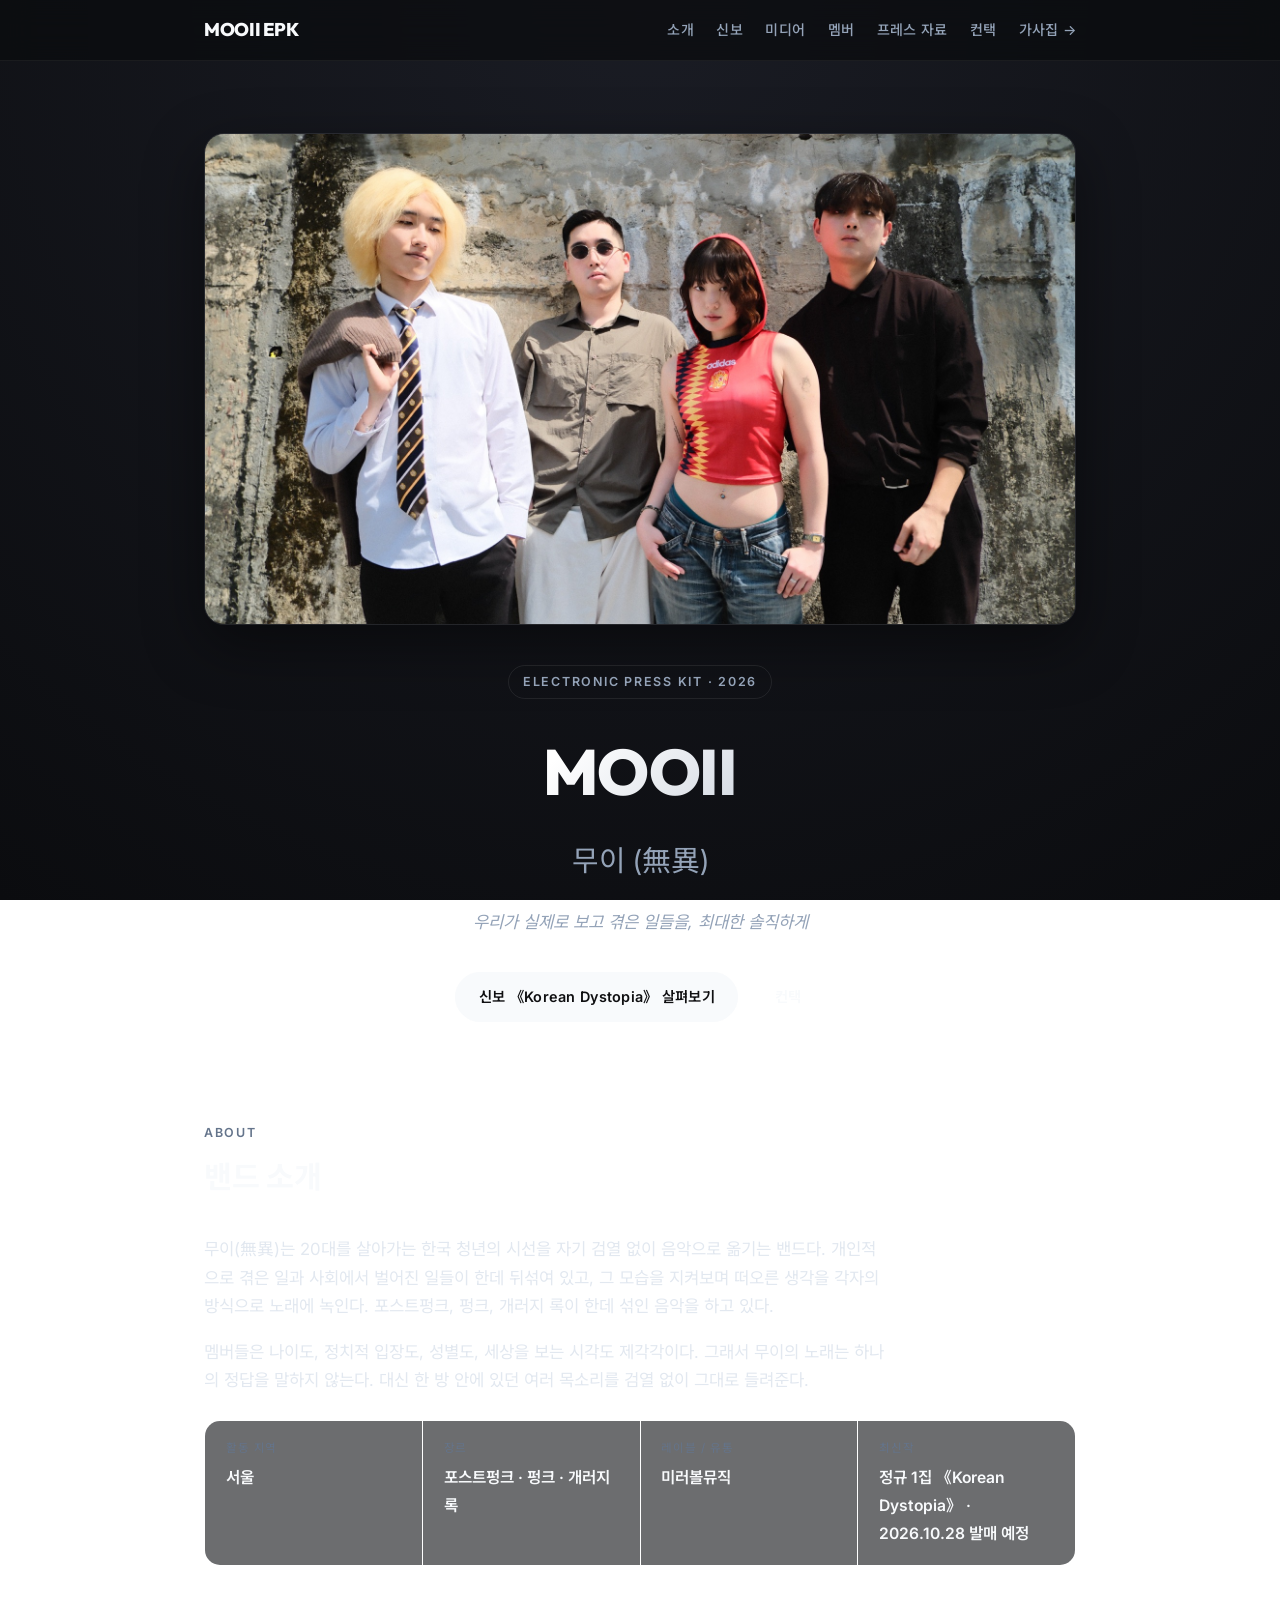
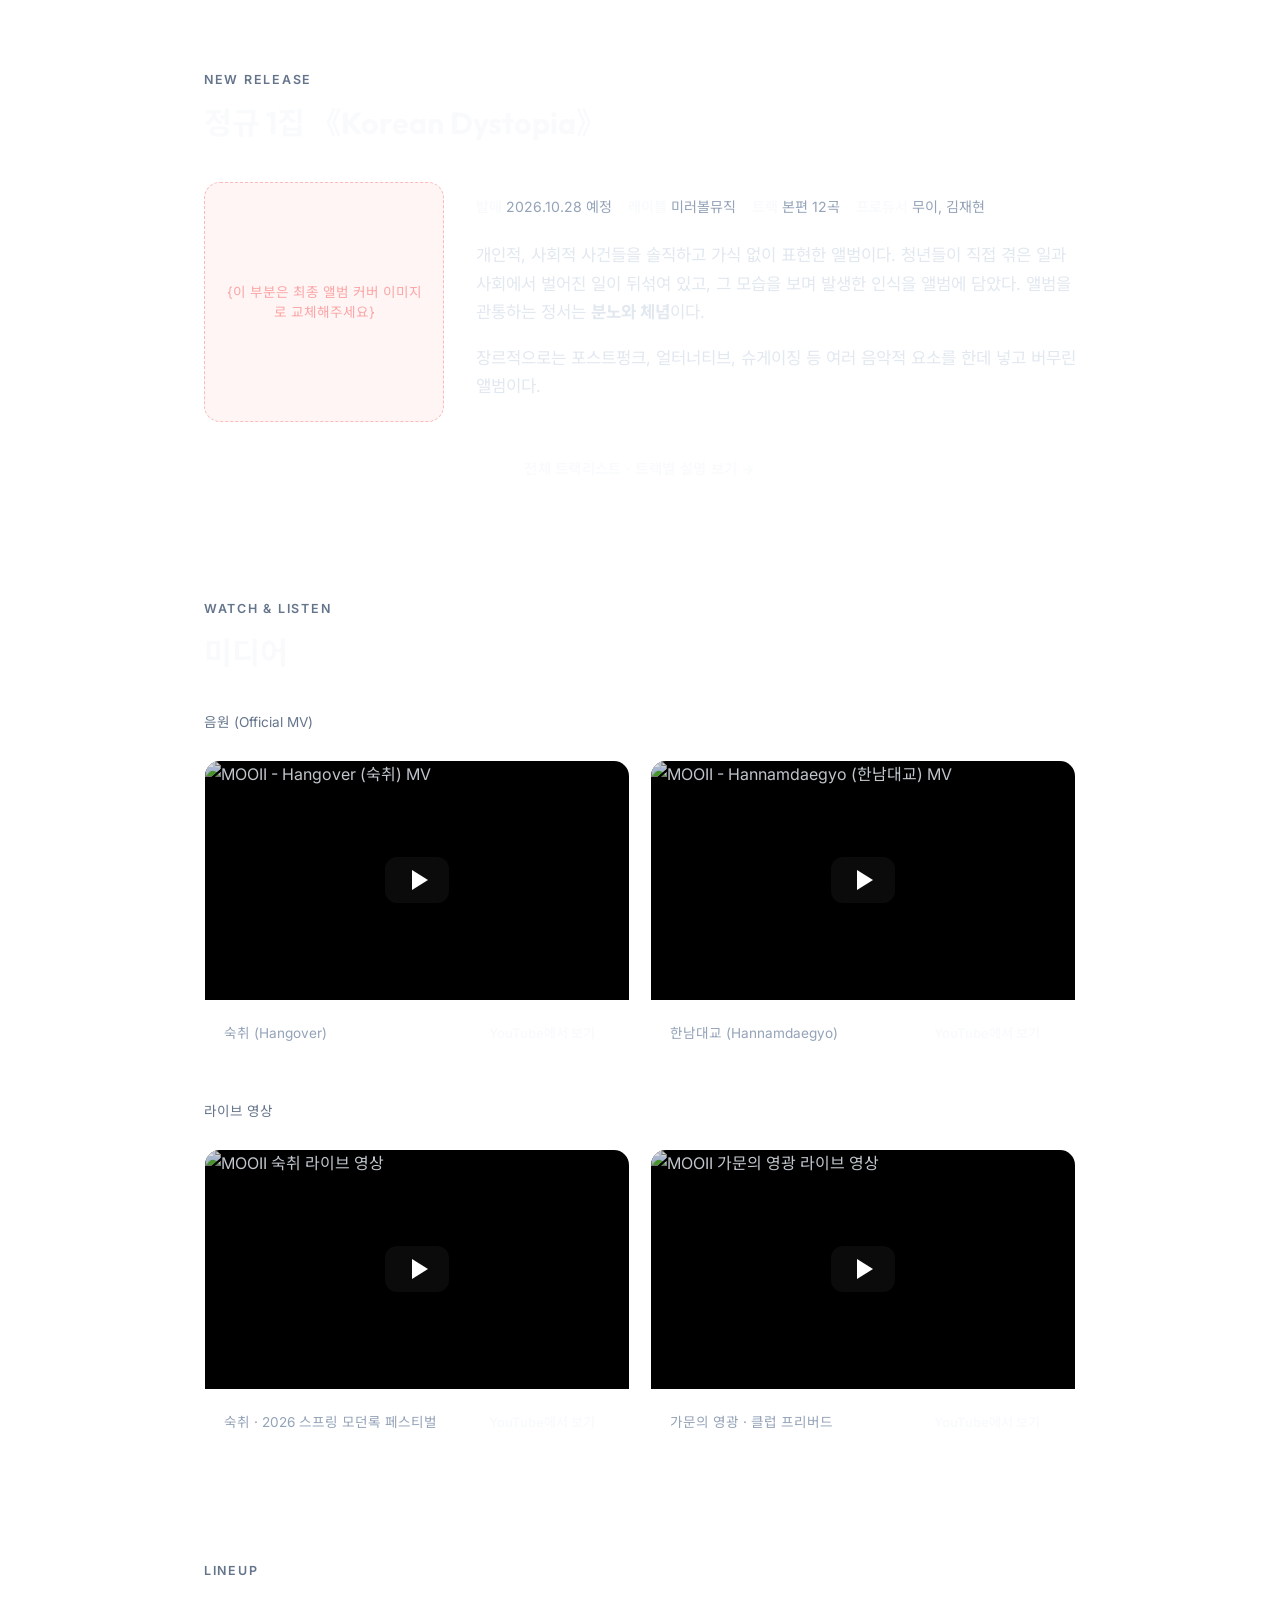
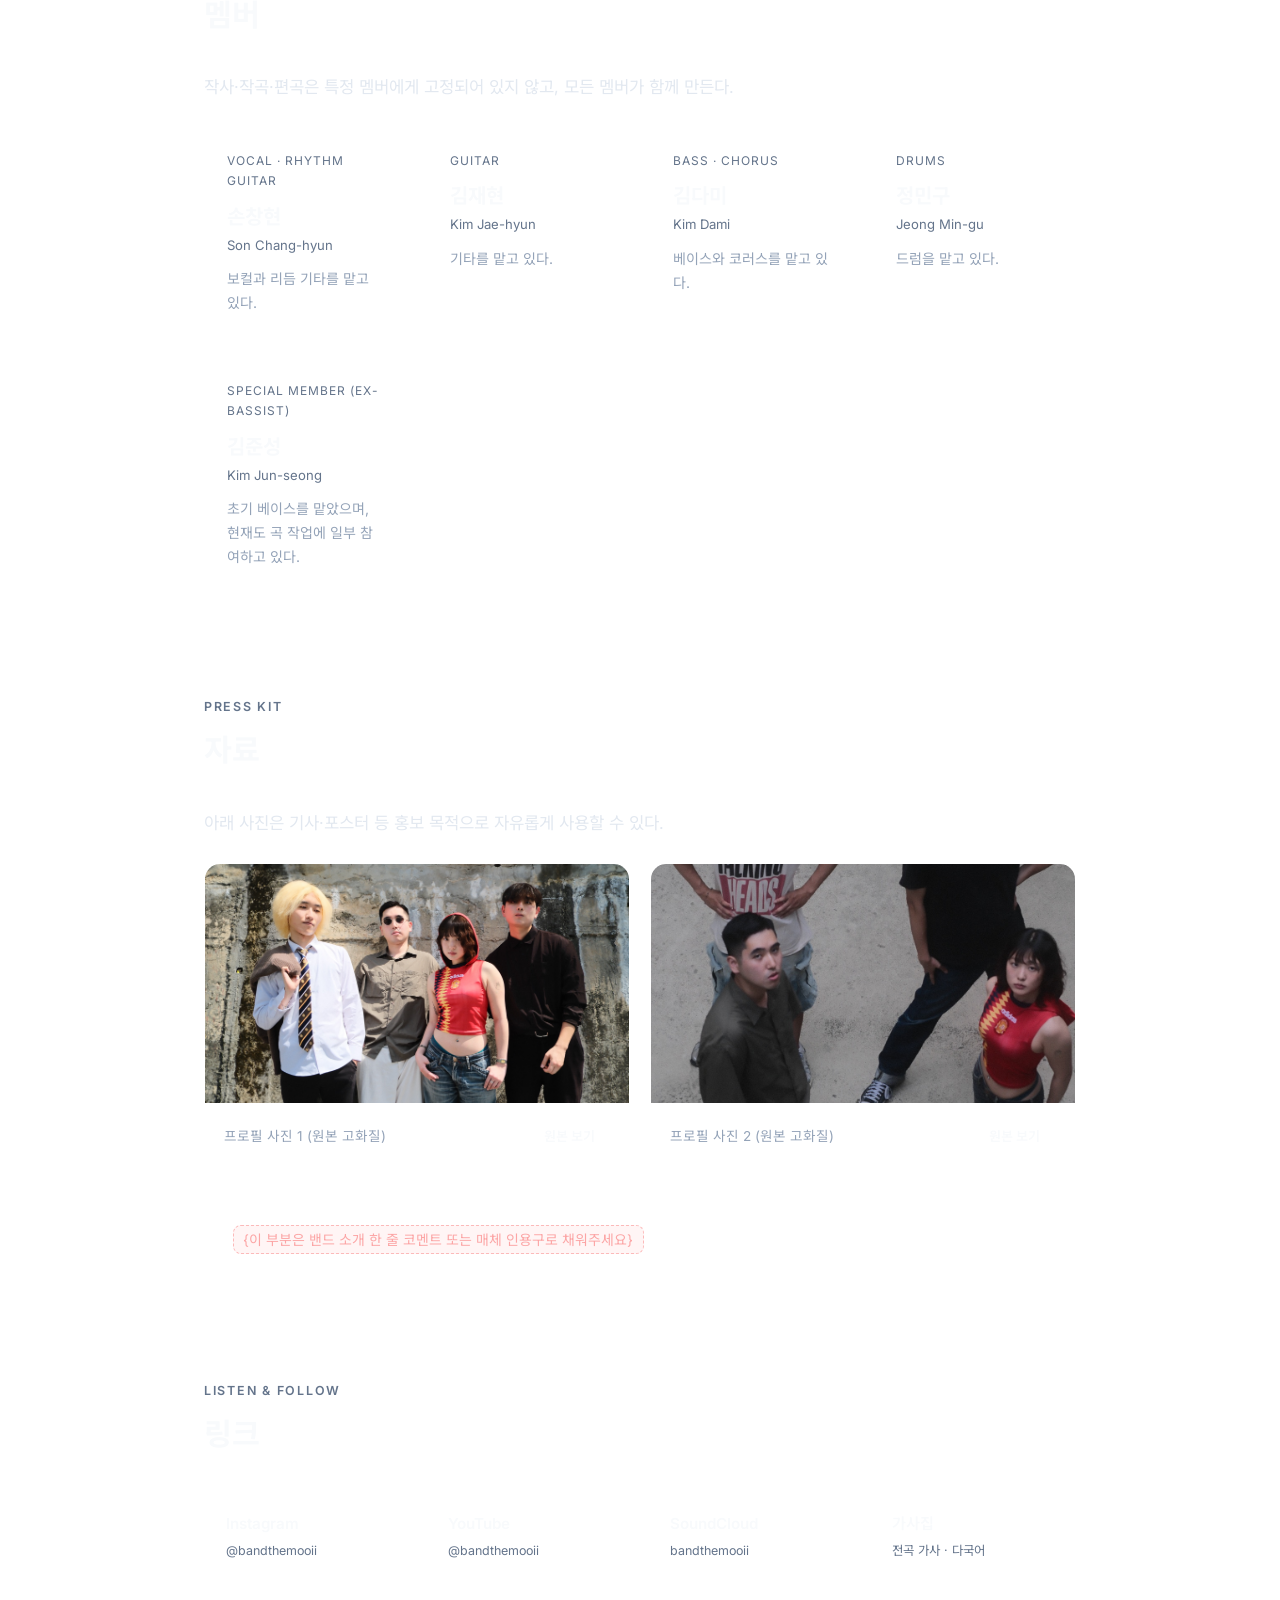
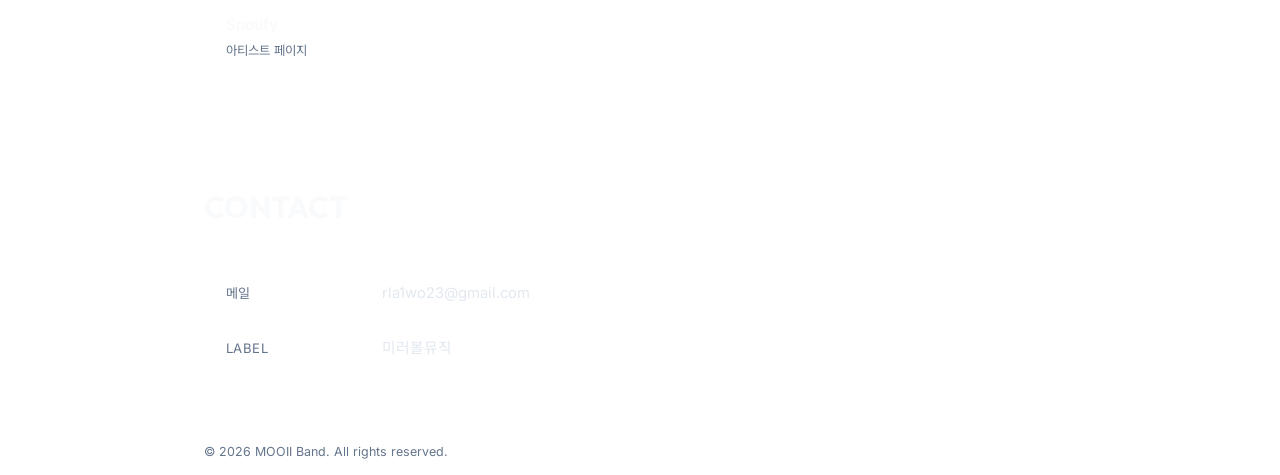
==== mooii_epk/index.html @ 7563bf66 "epk" ====
<!doctype html>
<html lang="ko">
  <head>
    <meta charset="UTF-8" />
    <meta name="viewport" content="width=device-width, initial-scale=1.0" />
    <title>MOOII — Electronic Press Kit</title>
    <meta
      name="description"
      content="무이(MOOII) 공식 EPK — 정규 1집 《Korean Dystopia》, 멤버 소개, 프레스 자료, 컨택 정보." />

    <!-- Open Graph -->
    <meta property="og:title" content="MOOII — Electronic Press Kit" />
    <meta
      property="og:description"
      content="20대 대한민국을 살아가는 시선을 담은 밴드 무이(MOOII)의 공식 EPK." />
    <meta property="og:image" content="../static/mooii_profile1_web.jpg" />
    <meta property="og:type" content="website" />

    <link rel="preconnect" href="https://fonts.googleapis.com" />
    <link rel="preconnect" href="https://fonts.gstatic.com" crossorigin />
    <link
      href="https://fonts.googleapis.com/css2?family=Inter:wght@300;400;500;600;700&family=Outfit:wght@400;500;700;800&family=Noto+Sans+KR:wght@300;400;500;700&display=swap"
      rel="stylesheet" />
    <link rel="stylesheet" href="style.css" />
  </head>
  <body>
    <nav class="epk-nav">
      <div class="epk-nav-inner">
        <a class="epk-nav-brand" href="#top">MOOII EPK</a>
        <div class="epk-nav-links">
          <a href="#about">소개</a>
          <a href="#album">신보</a>
          <a href="#media">미디어</a>
          <a href="#members">멤버</a>
          <a href="#press">프레스 자료</a>
          <a href="#contact">컨택</a>
          <a href="../index.html">가사집 →</a>
        </div>
      </div>
    </nav>

    <header class="hero" id="top">
      <div class="hero-media">
        <img
          src="../static/mooii_profile1_web.jpg"
          alt="무이(MOOII) 밴드 프로필 사진" />
      </div>
      <div class="hero-body wrap">
        <span class="eyebrow">Electronic Press Kit · 2026</span>
        <h1>MOOII</h1>
        <p class="han">무이 (無異)</p>
        <p class="tagline">우리가 실제로 보고 겪은 일들을, 최대한 솔직하게</p>
        <div class="cta-row">
          <a class="btn btn-primary" href="#album">신보 《Korean Dystopia》 살펴보기</a>
          <a class="btn btn-ghost" href="#contact">컨택</a>
        </div>
      </div>
    </header>

    <main class="wrap">
      <section id="about">
        <div class="section-head">
          <p class="section-kicker">About</p>
          <h2>밴드 소개</h2>
        </div>
        <p class="lead">
          무이(無異)는 20대를 살아가는 한국 청년의 시선을 자기 검열 없이
          음악으로 옮기는 밴드다. 개인적으로 겪은 일과 사회에서 벌어진
          일들이 한데 뒤섞여 있고, 그 모습을 지켜보며 떠오른 생각을 각자의
          방식으로 노래에 녹인다. 포스트펑크, 펑크, 개러지 록이 한데 섞인
          음악을 하고 있다.
        </p>
        <p class="lead">
          멤버들은 나이도, 정치적 입장도, 성별도, 세상을 보는 시각도
          제각각이다. 그래서 무이의 노래는 하나의 정답을 말하지 않는다.
          대신 한 방 안에 있던 여러 목소리를 검열 없이 그대로 들려준다.
        </p>

        <div class="fact-grid">
          <div class="fact-item">
            <span class="k">활동 지역</span>
            <span class="v">서울</span>
          </div>
          <div class="fact-item">
            <span class="k">장르</span>
            <span class="v">포스트펑크 · 펑크 · 개러지 록</span>
          </div>
          <div class="fact-item">
            <span class="k">레이블 / 유통</span>
            <span class="v">미러볼뮤직</span>
          </div>
          <div class="fact-item">
            <span class="k">최신작</span>
            <span class="v">정규 1집 《Korean Dystopia》 · 2026.10.28 발매 예정</span>
          </div>
        </div>
      </section>

      <section id="album">
        <div class="section-head">
          <p class="section-kicker">New Release</p>
          <h2>정규 1집 《Korean Dystopia》</h2>
        </div>

        <div class="album-block">
          <div class="cover-placeholder">
            {이 부분은 최종 앨범 커버 이미지로 교체해주세요}
          </div>
          <div>
            <div class="album-meta">
              <span><b>발매</b> 2026.10.28 예정</span>
              <span><b>레이블</b> 미러볼뮤직</span>
              <span><b>트랙</b> 본편 12곡</span>
              <span><b>프로듀서</b> 무이, 김재현</span>
            </div>
            <p class="lead">
              개인적, 사회적 사건들을 솔직하고 가식 없이 표현한 앨범이다.
              청년들이 직접 겪은 일과 사회에서 벌어진 일이 뒤섞여 있고, 그
              모습을 보며 발생한 인식을 앨범에 담았다. 앨범을 관통하는 정서는
              <b>분노와 체념</b>이다.
            </p>
            <p class="lead">
              장르적으로는 포스트펑크, 얼터너티브, 슈게이징 등 여러 음악적
              요소를 한데 넣고 버무린 앨범이다.
            </p>
          </div>
        </div>
        <div class="tracklist-cta">
          <a class="btn btn-ghost" href="tracklist.html">전체 트랙리스트 · 트랙별 설명 보기 →</a>
        </div>
      </section>

      <section id="media">
        <div class="section-head">
          <p class="section-kicker">Watch &amp; Listen</p>
          <h2>미디어</h2>
        </div>

        <p class="lead" style="font-size: 0.85rem; color: var(--ink-dimmer); margin-bottom: 0.6rem;">음원 (Official MV)</p>
        <div class="press-grid">
          <div class="press-card">
            <div class="yt-facade" data-video-id="mdSPCE2sCgY" data-title="MOOII - Hangover (숙취) MV">
              <img src="https://i.ytimg.com/vi/mdSPCE2sCgY/hqdefault.jpg" alt="MOOII - Hangover (숙취) MV" loading="lazy" />
              <button type="button" class="yt-play" aria-label="영상 재생"></button>
            </div>
            <div class="press-card-body">
              <span>숙취 (Hangover)</span>
              <a href="https://www.youtube.com/watch?v=mdSPCE2sCgY" target="_blank" rel="noopener">YouTube에서 보기</a>
            </div>
          </div>
          <div class="press-card">
            <div class="yt-facade" data-video-id="DY2bve8FdAU" data-title="MOOII - Hannamdaegyo (한남대교) MV">
              <img src="https://i.ytimg.com/vi/DY2bve8FdAU/hqdefault.jpg" alt="MOOII - Hannamdaegyo (한남대교) MV" loading="lazy" />
              <button type="button" class="yt-play" aria-label="영상 재생"></button>
            </div>
            <div class="press-card-body">
              <span>한남대교 (Hannamdaegyo)</span>
              <a href="https://www.youtube.com/watch?v=DY2bve8FdAU" target="_blank" rel="noopener">YouTube에서 보기</a>
            </div>
          </div>
        </div>

        <p class="lead" style="font-size: 0.85rem; color: var(--ink-dimmer); margin: 2rem 0 0.6rem;">라이브 영상</p>
        <div class="press-grid">
          <div class="press-card">
            <div class="yt-facade" data-video-id="KhiOZ_lKr-c" data-title="MOOII 숙취 라이브 영상">
              <img src="https://i.ytimg.com/vi/KhiOZ_lKr-c/hqdefault.jpg" alt="MOOII 숙취 라이브 영상" loading="lazy" />
              <button type="button" class="yt-play" aria-label="영상 재생"></button>
            </div>
            <div class="press-card-body">
              <span>숙취 · 2026 스프링 모던록 페스티벌</span>
              <a href="https://www.youtube.com/watch?v=KhiOZ_lKr-c" target="_blank" rel="noopener">YouTube에서 보기</a>
            </div>
          </div>
          <div class="press-card">
            <div class="yt-facade" data-video-id="r_bziqGU8eg" data-title="MOOII 가문의 영광 라이브 영상">
              <img src="https://i.ytimg.com/vi/r_bziqGU8eg/hqdefault.jpg" alt="MOOII 가문의 영광 라이브 영상" loading="lazy" />
              <button type="button" class="yt-play" aria-label="영상 재생"></button>
            </div>
            <div class="press-card-body">
              <span>가문의 영광 · 클럽 프리버드</span>
              <a href="https://www.youtube.com/watch?v=r_bziqGU8eg" target="_blank" rel="noopener">YouTube에서 보기</a>
            </div>
          </div>
        </div>
      </section>

      <section id="members">
        <div class="section-head">
          <p class="section-kicker">Lineup</p>
          <h2>멤버</h2>
        </div>
        <p class="lead">작사·작곡·편곡은 특정 멤버에게 고정되어 있지 않고, 모든 멤버가 함께 만든다.</p>
        <div class="member-grid">
          <div class="member-card">
            <p class="role">Vocal · Rhythm Guitar</p>
            <p class="name-ko">손창현</p>
            <p class="name-en">Son Chang-hyun</p>
            <p>보컬과 리듬 기타를 맡고 있다.</p>
          </div>
          <div class="member-card">
            <p class="role">Guitar</p>
            <p class="name-ko">김재현</p>
            <p class="name-en">Kim Jae-hyun</p>
            <p>기타를 맡고 있다.</p>
          </div>
          <div class="member-card">
            <p class="role">Bass · Chorus</p>
            <p class="name-ko">김다미</p>
            <p class="name-en">Kim Dami</p>
            <p>베이스와 코러스를 맡고 있다.</p>
          </div>
          <div class="member-card">
            <p class="role">Drums</p>
            <p class="name-ko">정민구</p>
            <p class="name-en">Jeong Min-gu</p>
            <p>드럼을 맡고 있다.</p>
          </div>
          <div class="member-card">
            <p class="role">Special Member (Ex-Bassist)</p>
            <p class="name-ko">김준성</p>
            <p class="name-en">Kim Jun-seong</p>
            <p>초기 베이스를 맡았으며, 현재도 곡 작업에 일부 참여하고 있다.</p>
          </div>
        </div>
      </section>

      <section id="press">
        <div class="section-head">
          <p class="section-kicker">Press Kit</p>
          <h2>자료</h2>
        </div>
        <p class="lead">아래 사진은 기사·포스터 등 홍보 목적으로 자유롭게 사용할 수 있다.</p>
        <div class="press-grid">
          <div class="press-card">
            <img src="../static/mooii_profile1_web.jpg" alt="무이 프로필 사진 1" />
            <div class="press-card-body">
              <span>프로필 사진 1 (원본 고화질)</span>
              <a href="../static/mooii_profile1.JPG" target="_blank" rel="noopener">원본 보기</a>
            </div>
          </div>
          <div class="press-card">
            <img src="../static/mooii_profile2_web.jpg" alt="무이 프로필 사진 2" />
            <div class="press-card-body">
              <span>프로필 사진 2 (원본 고화질)</span>
              <a href="../static/mooii_profile2.JPG" target="_blank" rel="noopener">원본 보기</a>
            </div>
          </div>
        </div>
        <div class="quote-box">
          <span class="fillin">{이 부분은 밴드 소개 한 줄 코멘트 또는 매체 인용구로 채워주세요}</span>
        </div>
      </section>

      <section id="links">
        <div class="section-head">
          <p class="section-kicker">Listen &amp; Follow</p>
          <h2>링크</h2>
        </div>
        <div class="link-grid">
          <a class="link-card" href="https://www.instagram.com/bandthemooii/" target="_blank" rel="noopener">
            <span>
              <span class="label">Instagram</span>
              <span class="sub">@bandthemooii</span>
            </span>
          </a>
          <a class="link-card" href="https://www.youtube.com/@bandthemooii" target="_blank" rel="noopener">
            <span>
              <span class="label">YouTube</span>
              <span class="sub">@bandthemooii</span>
            </span>
          </a>
          <a class="link-card" href="https://soundcloud.com/bandthemooii" target="_blank" rel="noopener">
            <span>
              <span class="label">SoundCloud</span>
              <span class="sub">bandthemooii</span>
            </span>
          </a>
          <a class="link-card" href="../index.html">
            <span>
              <span class="label">가사집</span>
              <span class="sub">전곡 가사 · 다국어</span>
            </span>
          </a>
          <a class="link-card" href="https://open.spotify.com/artist/7vKfQwSMeLaGUwXzasgpwv" target="_blank" rel="noopener">
            <span>
              <span class="label">Spotify</span>
              <span class="sub">아티스트 페이지</span>
            </span>
          </a>
        </div>
      </section>

      <section id="contact">
        <div class="section-head">
          <h2>CONTACT</h2>
        </div>
        <div class="contact-table">
          <div class="contact-row">
            <span class="k">메일</span>
            <span>rla1wo23@gmail.com</span>
          </div>
          <div class="contact-row">
            <span class="k">Label</span>
            <span>미러볼뮤직</span>
          </div>
        </div>
      </section>
    </main>

    <footer class="wrap">
      <p class="footer-copy">© 2026 MOOII Band. All rights reserved.</p>
    </footer>

    <script>
      document.querySelectorAll(".yt-facade").forEach(function (facade) {
        facade.addEventListener(
          "click",
          function () {
            var id = facade.dataset.videoId;
            var title = facade.dataset.title || "YouTube video";
            var iframe = document.createElement("iframe");
            iframe.src = "https://www.youtube-nocookie.com/embed/" + id + "?autoplay=1&rel=0";
            iframe.title = title;
            iframe.allow =
              "accelerometer; autoplay; clipboard-write; encrypted-media; gyroscope; picture-in-picture; web-share";
            iframe.allowFullscreen = true;
            iframe.loading = "lazy";
            facade.replaceWith(iframe);
          },
          { once: true }
        );
      });
    </script>
  </body>
</html>
---- mooii_epk/style.css ----
/* MOOII EPK — Design tokens (shares palette with the main lyrics site) */
* {
  box-sizing: border-box;
}

:root {
  --bg-0: #0b0c0f;
  --bg-1: #1a1c24;
  --ink: #e2e8f0;
  --ink-bright: #f8fafc;
  --ink-dim: #94a3b8;
  --ink-dimmer: #64748b;
  --line: rgba(255, 255, 255, 0.08);
  --line-soft: rgba(255, 255, 255, 0.06);
  --glass: rgba(255, 255, 255, 0.03);
  --glass-hover: rgba(255, 255, 255, 0.05);
  --accent: #f8fafc;
  --placeholder-border: rgba(248, 113, 113, 0.45);
  --placeholder-bg: rgba(248, 113, 113, 0.07);
  --placeholder-ink: #fca5a5;
}

html {
  scroll-behavior: smooth;
}

body {
  font-family:
    "Inter",
    "Noto Sans KR",
    -apple-system,
    BlinkMacSystemFont,
    Arial,
    sans-serif;
  background: radial-gradient(circle at top, var(--bg-1) 0%, var(--bg-0) 100%);
  background-attachment: fixed;
  margin: 0;
  color: var(--ink);
  line-height: 1.7;
  -webkit-font-smoothing: antialiased;
}

a {
  color: inherit;
}

.wrap {
  max-width: 920px;
  margin: 0 auto;
  padding: 0 1.5rem;
}

/* ---------- Fill-me-in placeholder ---------- */
.fillin {
  display: inline-block;
  border: 1px dashed var(--placeholder-border);
  background: var(--placeholder-bg);
  color: var(--placeholder-ink);
  border-radius: 8px;
  padding: 0.1rem 0.6rem;
  font-size: 0.92em;
  font-style: normal;
}

/* ---------- Top nav ---------- */
.epk-nav {
  position: sticky;
  top: 0;
  z-index: 50;
  backdrop-filter: blur(14px);
  -webkit-backdrop-filter: blur(14px);
  background: rgba(11, 12, 15, 0.72);
  border-bottom: 1px solid var(--line-soft);
}

.epk-nav-inner {
  max-width: 920px;
  margin: 0 auto;
  padding: 0.9rem 1.5rem;
  display: flex;
  align-items: center;
  justify-content: space-between;
  gap: 1rem;
}

.epk-nav-brand {
  font-family: "Outfit", sans-serif;
  font-weight: 800;
  letter-spacing: -0.02em;
  font-size: 1.15rem;
  text-decoration: none;
  color: var(--ink-bright);
}

.epk-nav-links {
  display: flex;
  gap: 1.4rem;
  flex-wrap: wrap;
}

.epk-nav-links a {
  font-size: 0.88rem;
  color: var(--ink-dim);
  text-decoration: none;
  font-weight: 500;
  letter-spacing: 0.02em;
  transition: color 0.2s ease;
}

.epk-nav-links a:hover {
  color: var(--ink-bright);
}

/* ---------- Hero ---------- */
.hero {
  position: relative;
  padding: 4.5rem 0 3rem;
  overflow: hidden;
}

.hero-media {
  max-width: 920px;
  margin: 0 auto 2.5rem;
  padding: 0 1.5rem;
}

.hero-media img {
  width: 100%;
  display: block;
  border-radius: 20px;
  object-fit: cover;
  max-height: 520px;
  box-shadow: 0 20px 60px rgba(0, 0, 0, 0.45);
  border: 1px solid var(--line);
}

.hero-body {
  text-align: center;
}

.eyebrow {
  display: inline-block;
  font-size: 0.78rem;
  font-weight: 600;
  letter-spacing: 0.14em;
  text-transform: uppercase;
  color: var(--ink-dim);
  border: 1px solid var(--line);
  border-radius: 999px;
  padding: 0.35rem 0.9rem;
  margin-bottom: 1.2rem;
}

.hero h1 {
  font-family: "Outfit", "Noto Sans KR", sans-serif;
  font-size: clamp(2.6rem, 6vw, 4rem);
  font-weight: 800;
  letter-spacing: -0.02em;
  margin: 0 0 0.6rem;
  background: linear-gradient(135deg, #ffffff 40%, #94a3b8 100%);
  -webkit-background-clip: text;
  -webkit-text-fill-color: transparent;
}

.hero .han {
  font-size: clamp(1.4rem, 3vw, 1.8rem);
  color: var(--ink-dim);
  font-weight: 400;
  margin: 0 0 1.4rem;
}

.hero .tagline {
  max-width: 560px;
  margin: 0 auto 2.2rem;
  font-size: 1.05rem;
  color: var(--ink-dim);
  font-style: italic;
}

.cta-row {
  display: flex;
  gap: 0.8rem;
  justify-content: center;
  flex-wrap: wrap;
}

.btn {
  display: inline-flex;
  align-items: center;
  gap: 0.5rem;
  padding: 0.75rem 1.4rem;
  border-radius: 999px;
  font-size: 0.9rem;
  font-weight: 600;
  text-decoration: none;
  letter-spacing: 0.02em;
  transition: transform 0.2s ease, background-color 0.2s ease, color 0.2s ease, border-color 0.2s ease;
  border: 1px solid var(--line);
}

.btn-primary {
  background: var(--ink-bright);
  color: #0f0f11;
  border-color: var(--ink-bright);
}

.btn-primary:hover {
  transform: translateY(-1px);
  background: #ffffff;
}

.btn-ghost {
  background: rgba(255, 255, 255, 0.05);
  color: var(--ink-bright);
}

.btn-ghost:hover {
  background: rgba(255, 255, 255, 0.1);
  transform: translateY(-1px);
}

/* ---------- Section shell ---------- */
section {
  padding: 3.2rem 0;
  border-top: 1px solid var(--line-soft);
}

.section-head {
  margin-bottom: 2rem;
}

.section-kicker {
  font-size: 0.78rem;
  font-weight: 600;
  letter-spacing: 0.14em;
  text-transform: uppercase;
  color: var(--ink-dimmer);
  margin: 0 0 0.5rem;
}

.section-head h2 {
  font-family: "Outfit", "Noto Sans KR", sans-serif;
  font-size: 1.9rem;
  font-weight: 700;
  margin: 0;
  color: var(--ink-bright);
}

.lead {
  font-size: 1.05rem;
  color: var(--ink);
  max-width: 680px;
}

.lead + .lead {
  margin-top: 1rem;
}

/* ---------- Fact sheet ---------- */
.fact-grid {
  display: grid;
  grid-template-columns: repeat(auto-fit, minmax(180px, 1fr));
  gap: 1px;
  background: var(--line-soft);
  border: 1px solid var(--line-soft);
  border-radius: 16px;
  overflow: hidden;
  margin-top: 1.6rem;
}

.fact-item {
  background: rgba(11, 12, 15, 0.6);
  padding: 1.1rem 1.3rem;
}

.fact-item .k {
  display: block;
  font-size: 0.72rem;
  letter-spacing: 0.08em;
  text-transform: uppercase;
  color: var(--ink-dimmer);
  margin-bottom: 0.35rem;
}

.fact-item .v {
  font-size: 0.98rem;
  font-weight: 600;
  color: var(--ink-bright);
}

/* ---------- Album block ---------- */
.album-block {
  display: grid;
  grid-template-columns: 240px 1fr;
  gap: 2rem;
  align-items: start;
}

@media (max-width: 680px) {
  .album-block {
    grid-template-columns: 1fr;
  }
}

.cover-placeholder {
  aspect-ratio: 1 / 1;
  border-radius: 16px;
  border: 1px dashed var(--placeholder-border);
  background: var(--placeholder-bg);
  display: flex;
  align-items: center;
  justify-content: center;
  text-align: center;
  padding: 1.2rem;
  color: var(--placeholder-ink);
  font-size: 0.85rem;
  line-height: 1.5;
}

.album-meta {
  display: flex;
  flex-wrap: wrap;
  gap: 0.5rem 1rem;
  margin: 0.8rem 0 1.4rem;
  font-size: 0.88rem;
  color: var(--ink-dim);
}

.album-meta b {
  color: var(--ink-bright);
  font-weight: 600;
}

.ref-list {
  margin: 1.4rem 0 0;
  padding: 0;
  list-style: none;
  font-size: 0.92rem;
  color: var(--ink-dim);
}

.ref-list li {
  padding: 0.35rem 0;
  border-bottom: 1px dashed var(--line-soft);
}

.ref-list li:last-child {
  border-bottom: none;
}

/* ---------- Tracklist (accordion) ---------- */
.tracklist {
  margin-top: 2rem;
  border: 1px solid var(--line-soft);
  border-radius: 16px;
  overflow: hidden;
  background: var(--glass);
}

.track-item {
  border-bottom: 1px solid var(--line-soft);
}

.track-item:last-child {
  border-bottom: none;
}

.track-row {
  display: grid;
  grid-template-columns: 2.4rem 1fr auto 1.2rem;
  gap: 1rem;
  align-items: center;
  padding: 0.85rem 1.3rem;
  cursor: pointer;
  list-style: none;
}

.track-row::-webkit-details-marker {
  display: none;
}

.track-row .chev {
  color: var(--ink-dimmer);
  font-size: 0.85rem;
  transition: transform 0.2s ease, color 0.2s ease;
  justify-self: end;
}

.track-item[open] .chev {
  transform: rotate(90deg);
  color: var(--ink-dim);
}

.track-item:hover .track-row {
  background: var(--glass-hover);
}

.track-detail {
  padding: 0 1.3rem 1.1rem calc(2.4rem + 1.3rem);
  font-size: 0.9rem;
  color: var(--ink-dim);
  line-height: 1.7;
}

.track-detail p {
  margin: 0;
}

.track-detail p + p {
  margin-top: 0.5rem;
}

.track-detail .label {
  color: var(--ink-bright);
  font-weight: 600;
}

.track-row .no,
.track-mini .no {
  color: var(--ink-dimmer);
  font-variant-numeric: tabular-nums;
  font-size: 0.9rem;
}

.track-row .title,
.track-mini .title {
  font-weight: 600;
  color: var(--ink-bright);
  font-size: 0.98rem;
}

.track-row .focus,
.track-mini .focus {
  display: block;
  font-weight: 400;
  color: var(--ink-dim);
  font-size: 0.85rem;
  margin-top: 0.15rem;
}

.track-row .tag,
.track-mini .tag {
  font-size: 0.72rem;
  color: var(--ink-dimmer);
  border: 1px solid var(--line);
  border-radius: 999px;
  padding: 0.2rem 0.7rem;
  white-space: nowrap;
}

.track-row .tag:empty,
.track-mini .tag:empty {
  visibility: hidden;
  border: none;
  padding: 0;
}

.bside-note {
  margin-top: 1rem;
  font-size: 0.88rem;
  color: var(--ink-dimmer);
}

/* ---------- Tracklist (compact, non-expanding — used on the main EPK page) ---------- */
.track-mini {
  display: grid;
  grid-template-columns: 2.4rem 1fr auto;
  gap: 1rem;
  align-items: center;
  padding: 0.75rem 1.3rem;
  border-bottom: 1px solid var(--line-soft);
}

.track-mini:last-child {
  border-bottom: none;
}

.tracklist-cta {
  display: flex;
  justify-content: center;
  margin-top: 1.4rem;
}

/* ---------- Members ---------- */
.member-grid {
  display: grid;
  grid-template-columns: repeat(auto-fit, minmax(200px, 1fr));
  gap: 1.2rem;
  margin-top: 1.6rem;
}

.member-card {
  background: var(--glass);
  border: 1px solid var(--line-soft);
  border-radius: 16px;
  padding: 1.4rem;
  transition: transform 0.25s ease, border-color 0.25s ease, background-color 0.25s ease;
}

.member-card:hover {
  transform: translateY(-3px);
  background: var(--glass-hover);
  border-color: var(--line);
}

.member-card .role {
  font-size: 0.75rem;
  letter-spacing: 0.08em;
  text-transform: uppercase;
  color: var(--ink-dimmer);
  margin-bottom: 0.5rem;
}

.member-card .name-ko {
  font-family: "Outfit", "Noto Sans KR", sans-serif;
  font-size: 1.25rem;
  font-weight: 700;
  color: var(--ink-bright);
}

.member-card .name-en {
  font-size: 0.82rem;
  color: var(--ink-dimmer);
  margin-bottom: 0.7rem;
}

.member-card p {
  font-size: 0.88rem;
  color: var(--ink-dim);
  margin: 0;
}

/* ---------- Press assets ---------- */
.press-grid {
  display: grid;
  grid-template-columns: repeat(auto-fit, minmax(240px, 1fr));
  gap: 1.2rem;
  margin-top: 1.6rem;
}

.press-card {
  border: 1px solid var(--line-soft);
  border-radius: 16px;
  overflow: hidden;
  background: var(--glass);
}

.press-card img {
  width: 100%;
  display: block;
  aspect-ratio: 16 / 9;
  object-fit: cover;
}

.press-card iframe {
  width: 100%;
  aspect-ratio: 16 / 9;
  display: block;
  border: 0;
}

.yt-facade {
  position: relative;
  aspect-ratio: 16 / 9;
  cursor: pointer;
  background: #000;
}

.yt-facade img {
  width: 100%;
  height: 100%;
  display: block;
  object-fit: cover;
  opacity: 0.85;
  transition: opacity 0.2s ease;
}

.yt-facade:hover img {
  opacity: 1;
}

.yt-play {
  position: absolute;
  top: 50%;
  left: 50%;
  transform: translate(-50%, -50%);
  width: 64px;
  height: 46px;
  border: none;
  border-radius: 12px;
  background: rgba(15, 15, 17, 0.75);
  cursor: pointer;
  transition: background-color 0.2s ease, transform 0.2s ease;
}

.yt-play::after {
  content: "";
  position: absolute;
  top: 50%;
  left: 54%;
  transform: translate(-50%, -50%);
  border-style: solid;
  border-width: 10px 0 10px 16px;
  border-color: transparent transparent transparent #ffffff;
}

.yt-facade:hover .yt-play {
  background: #ff0000;
  transform: translate(-50%, -50%) scale(1.08);
}

.press-card-body {
  padding: 1rem 1.2rem;
  display: flex;
  align-items: center;
  justify-content: space-between;
  gap: 0.8rem;
}

.press-card-body span {
  font-size: 0.85rem;
  color: var(--ink-dim);
}

.press-card-body a {
  font-size: 0.82rem;
  font-weight: 600;
  color: var(--ink-bright);
  text-decoration: none;
  border: 1px solid var(--line);
  border-radius: 999px;
  padding: 0.35rem 0.9rem;
  white-space: nowrap;
}

.press-card-body a:hover {
  background: rgba(255, 255, 255, 0.08);
}

.quote-box {
  margin-top: 2rem;
  padding: 1.4rem 1.6rem;
  border-left: 3px solid var(--line);
  background: var(--glass);
  border-radius: 0 12px 12px 0;
  font-size: 0.95rem;
  color: var(--ink-dim);
}

.quote-box b {
  color: var(--ink-bright);
}

/* ---------- Links / contact ---------- */
.link-grid {
  display: grid;
  grid-template-columns: repeat(auto-fit, minmax(180px, 1fr));
  gap: 1rem;
  margin-top: 1.6rem;
}

.link-card {
  display: flex;
  align-items: center;
  justify-content: space-between;
  padding: 1rem 1.3rem;
  border: 1px solid var(--line-soft);
  border-radius: 14px;
  background: var(--glass);
  text-decoration: none;
  transition: transform 0.2s ease, border-color 0.2s ease;
}

.link-card:hover {
  transform: translateY(-2px);
  border-color: var(--line);
}

.link-card .label {
  font-weight: 600;
  color: var(--ink-bright);
  font-size: 0.95rem;
}

.link-card .sub {
  display: block;
  font-size: 0.78rem;
  color: var(--ink-dimmer);
  margin-top: 0.15rem;
}

.contact-table {
  margin-top: 1.6rem;
  border: 1px solid var(--line-soft);
  border-radius: 16px;
  overflow: hidden;
}

.contact-row {
  display: grid;
  grid-template-columns: 140px 1fr;
  gap: 1rem;
  padding: 0.9rem 1.3rem;
  border-bottom: 1px solid var(--line-soft);
  font-size: 0.92rem;
  align-items: center;
}

.contact-row:last-child {
  border-bottom: none;
}

.contact-row .k {
  color: var(--ink-dimmer);
  font-size: 0.82rem;
  letter-spacing: 0.04em;
  text-transform: uppercase;
}

/* ---------- Footer ---------- */
footer {
  padding: 3rem 0 4rem;
  border-top: 1px solid var(--line-soft);
}

.footer-note {
  font-size: 0.82rem;
  color: var(--ink-dimmer);
  max-width: 680px;
  margin: 0 0 1.2rem;
}

.footer-copy {
  font-size: 0.78rem;
  color: var(--ink-dimmer);
}
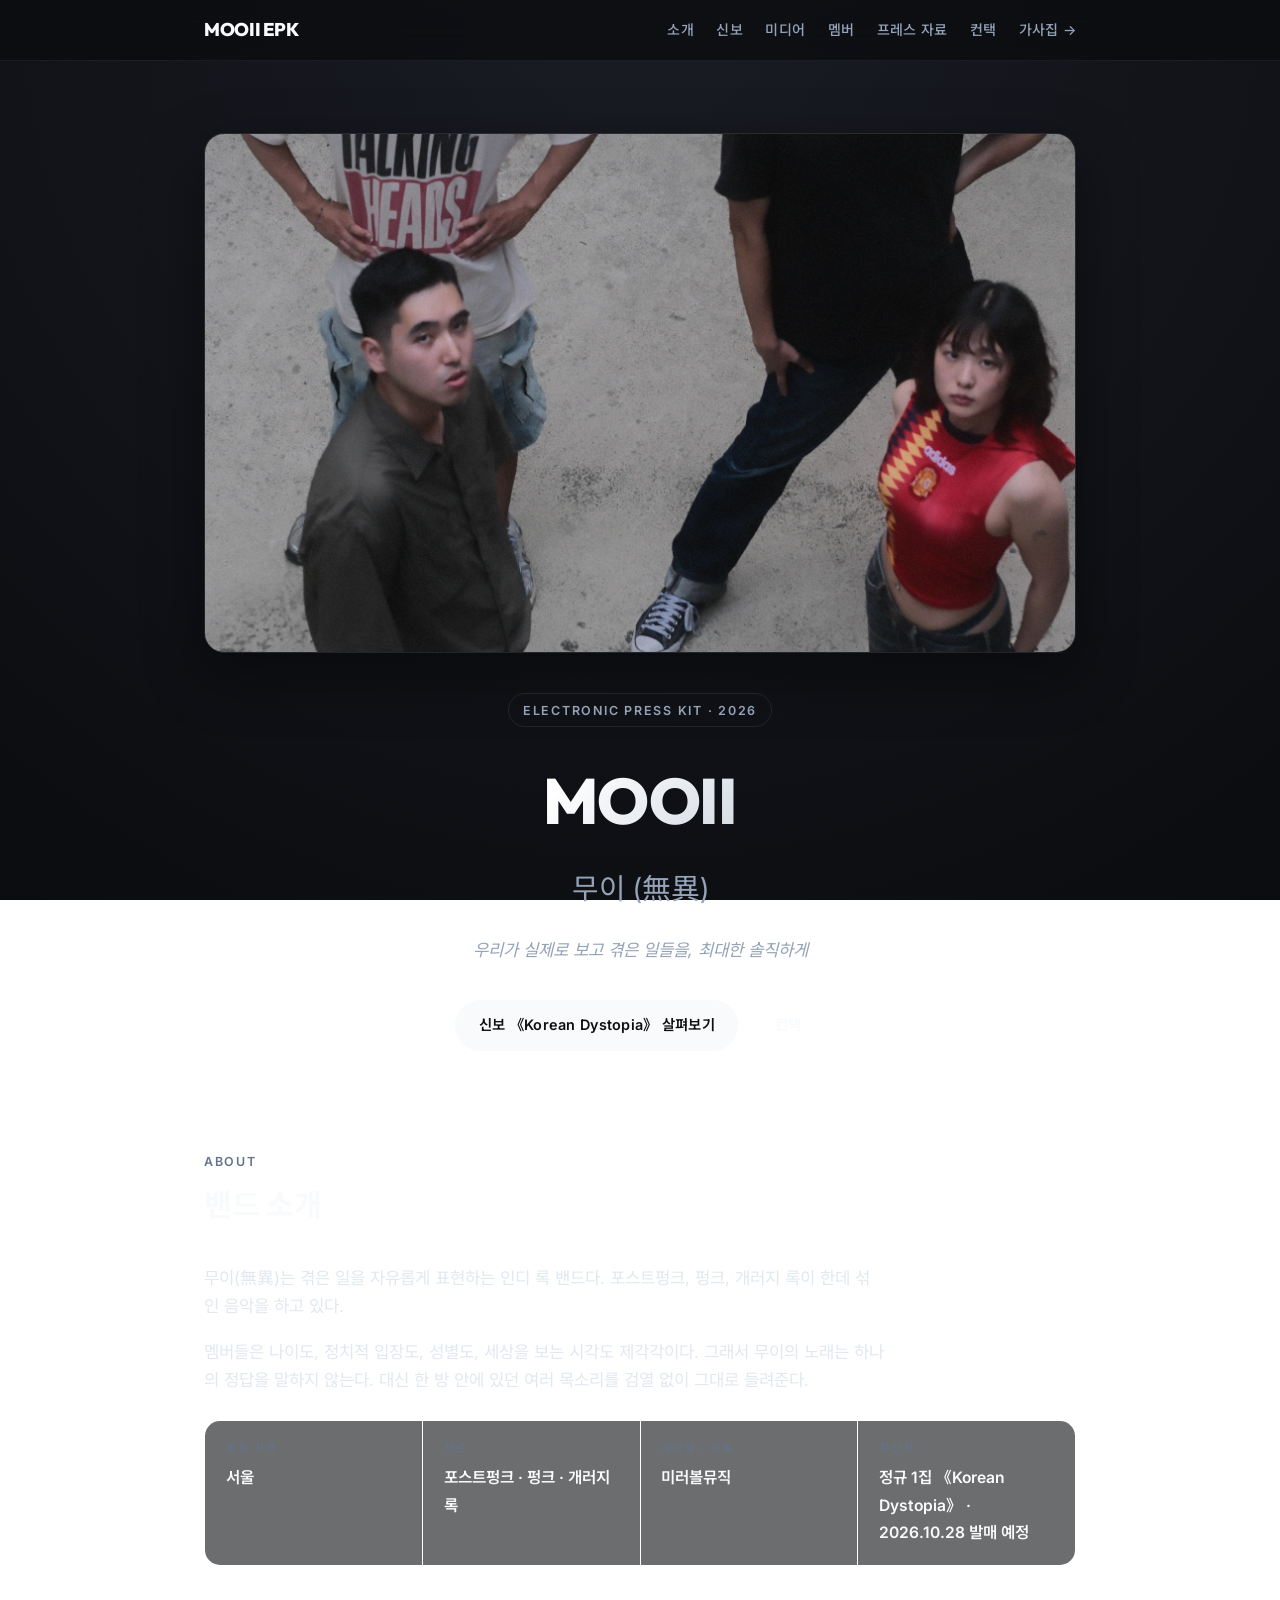
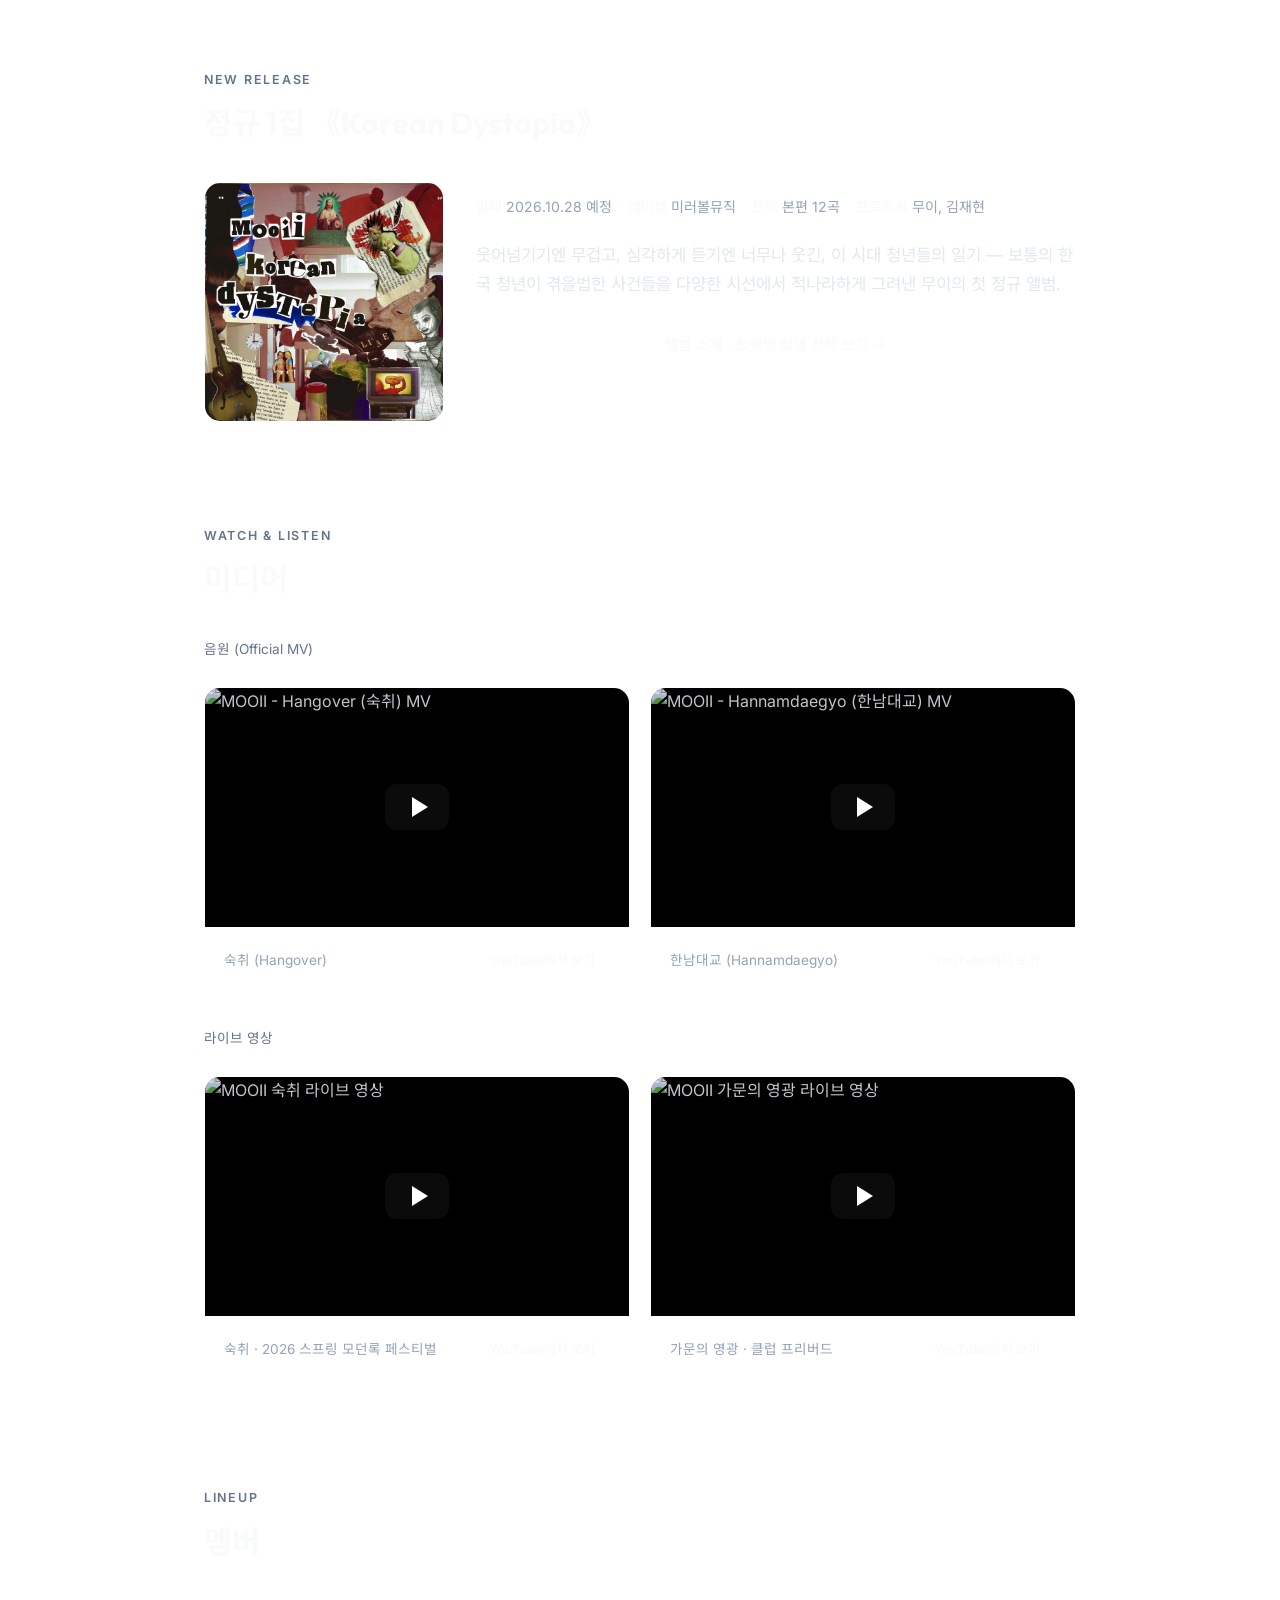
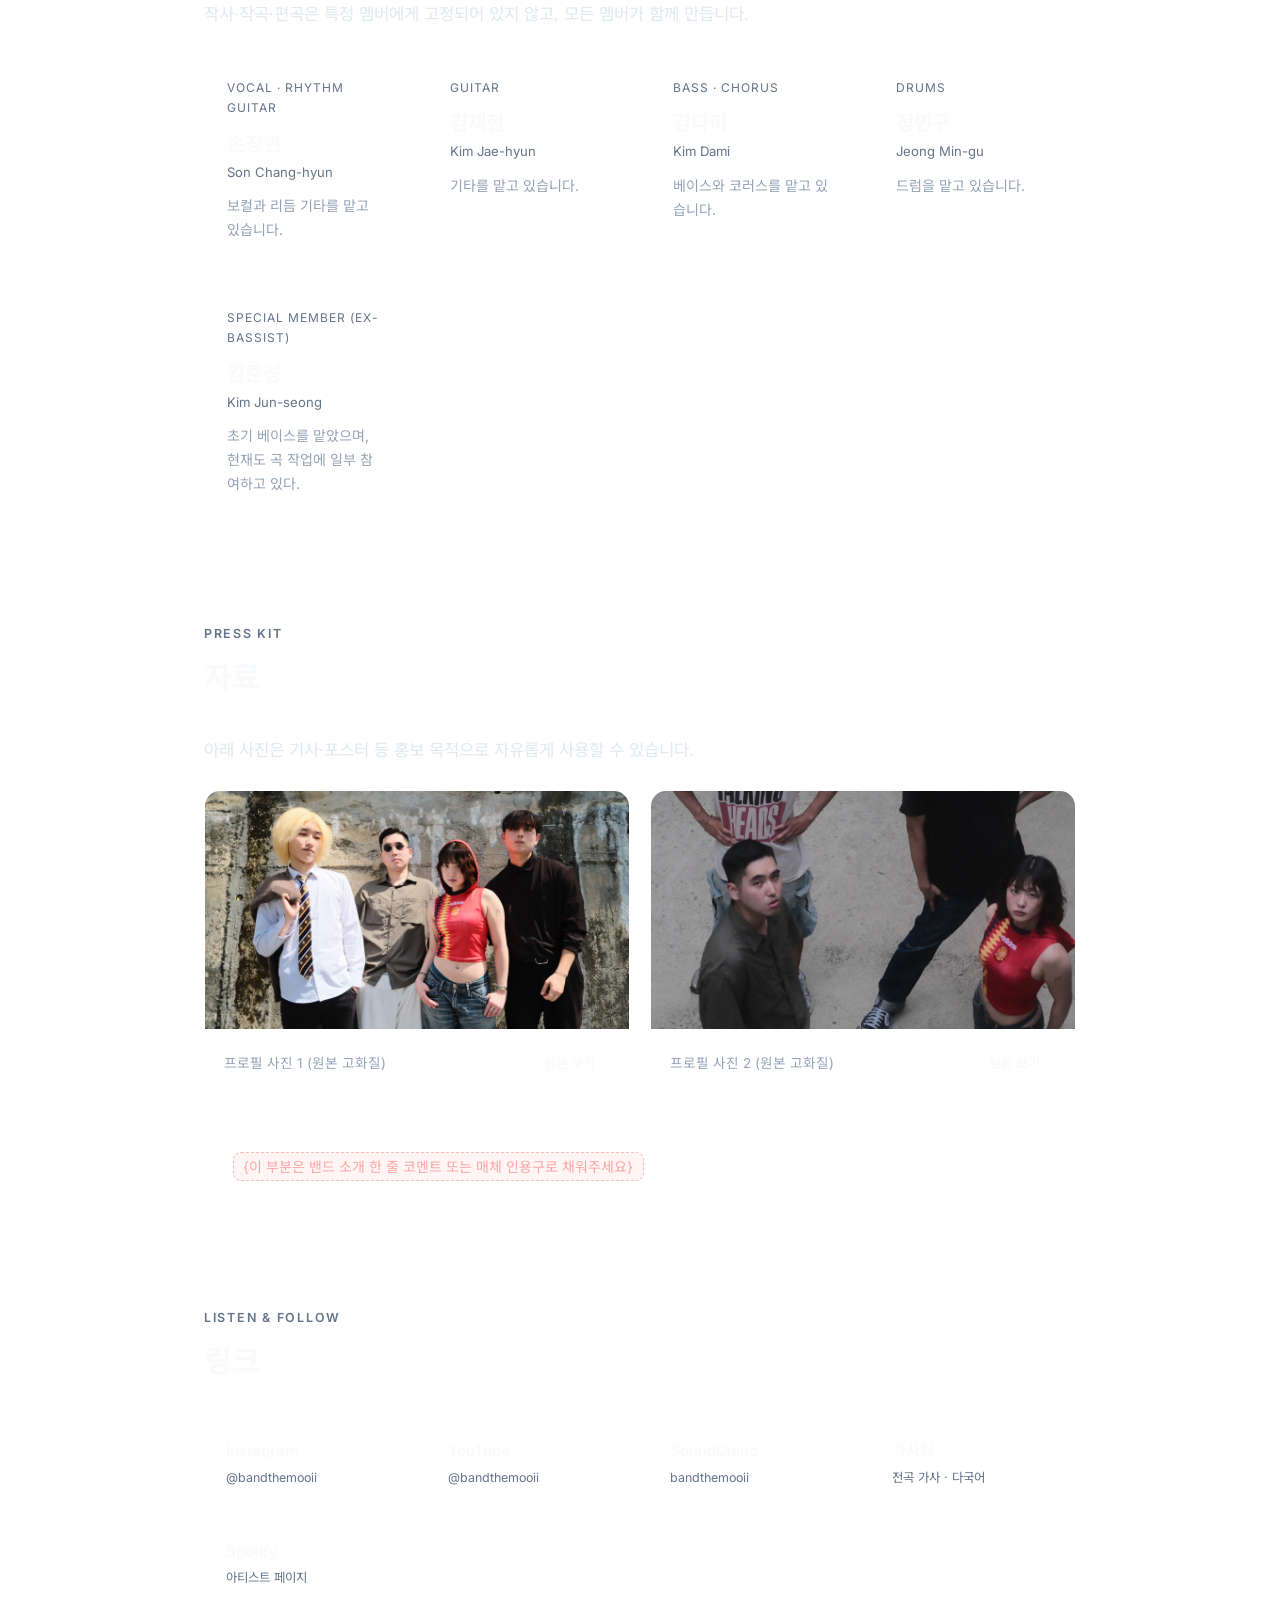
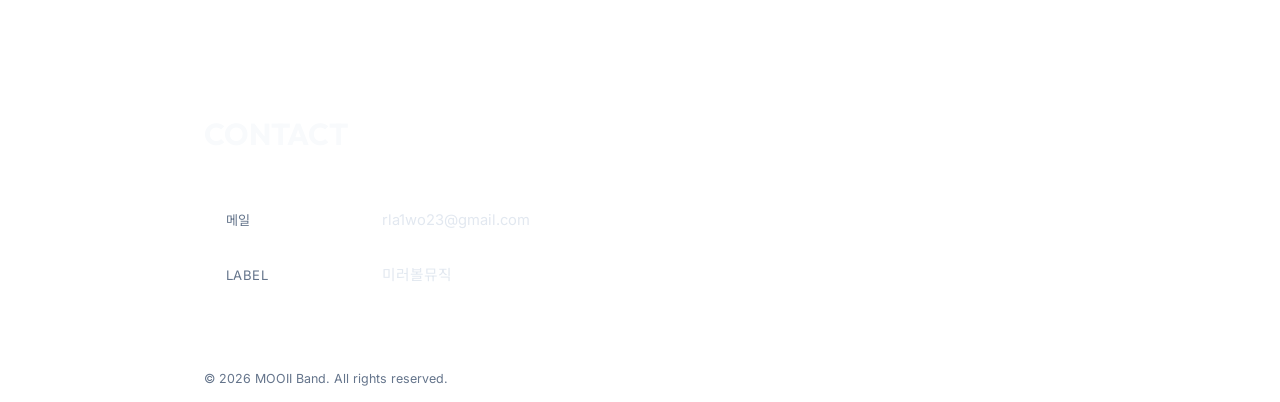
==== commit b2fa8bd0: "EPK: Korean Dystopia 앨범 페이지(한/영), 고해 잼 원본 플레이어 추가 Co-Authored-By: Claude Sonnet 5.5 <noreply@anthrop" ====
--- a/mooii_epk/index.html
+++ b/mooii_epk/index.html
@@ -29,7 +29,7 @@
         <a class="epk-nav-brand" href="#top">MOOII EPK</a>
         <div class="epk-nav-links">
           <a href="#about">소개</a>
-          <a href="#album">신보</a>
+          <a href="korean-dystopia.html">신보</a>
           <a href="#media">미디어</a>
           <a href="#members">멤버</a>
           <a href="#press">프레스 자료</a>
@@ -42,7 +42,7 @@
     <header class="hero" id="top">
       <div class="hero-media">
         <img
-          src="../static/mooii_profile1_web.jpg"
+          src="../static/mooii_profile2.JPG"
           alt="무이(MOOII) 밴드 프로필 사진" />
       </div>
       <div class="hero-body wrap">
@@ -51,7 +51,7 @@
         <p class="han">무이 (無異)</p>
         <p class="tagline">우리가 실제로 보고 겪은 일들을, 최대한 솔직하게</p>
         <div class="cta-row">
-          <a class="btn btn-primary" href="#album">신보 《Korean Dystopia》 살펴보기</a>
+          <a class="btn btn-primary" href="korean-dystopia.html">신보 《Korean Dystopia》 살펴보기</a>
           <a class="btn btn-ghost" href="#contact">컨택</a>
         </div>
       </div>
@@ -64,11 +64,8 @@
           <h2>밴드 소개</h2>
         </div>
         <p class="lead">
-          무이(無異)는 20대를 살아가는 한국 청년의 시선을 자기 검열 없이
-          음악으로 옮기는 밴드다. 개인적으로 겪은 일과 사회에서 벌어진
-          일들이 한데 뒤섞여 있고, 그 모습을 지켜보며 떠오른 생각을 각자의
-          방식으로 노래에 녹인다. 포스트펑크, 펑크, 개러지 록이 한데 섞인
-          음악을 하고 있다.
+          무이(無異)는 겪은 일을 자유롭게 표현하는 인디 록 밴드다. 포스트펑크,
+          펑크, 개러지 록이 한데 섞인 음악을 하고 있다.
         </p>
         <p class="lead">
           멤버들은 나이도, 정치적 입장도, 성별도, 세상을 보는 시각도
@@ -103,9 +100,10 @@
         </div>
 
         <div class="album-block">
-          <div class="cover-placeholder">
-            {이 부분은 최종 앨범 커버 이미지로 교체해주세요}
-          </div>
+          <img
+            class="album-cover"
+            src="../static/korean_dystopia_album_cover.jpeg"
+            alt="무이 정규 1집 《Korean Dystopia》 앨범 커버" />
           <div>
             <div class="album-meta">
               <span><b>발매</b> 2026.10.28 예정</span>
@@ -114,19 +112,14 @@
               <span><b>프로듀서</b> 무이, 김재현</span>
             </div>
             <p class="lead">
-              개인적, 사회적 사건들을 솔직하고 가식 없이 표현한 앨범이다.
-              청년들이 직접 겪은 일과 사회에서 벌어진 일이 뒤섞여 있고, 그
-              모습을 보며 발생한 인식을 앨범에 담았다. 앨범을 관통하는 정서는
-              <b>분노와 체념</b>이다.
+              웃어넘기기엔 무겁고, 심각하게 듣기엔 너무나 웃긴, 이 시대
+              청년들의 일기 — 보통의 한국 청년이 겪을법한 사건들을 다양한
+              시선에서 적나라하게 그려낸 무이의 첫 정규 앨범.
             </p>
-            <p class="lead">
-              장르적으로는 포스트펑크, 얼터너티브, 슈게이징 등 여러 음악적
-              요소를 한데 넣고 버무린 앨범이다.
-            </p>
-          </div>
-        </div>
-        <div class="tracklist-cta">
-          <a class="btn btn-ghost" href="tracklist.html">전체 트랙리스트 · 트랙별 설명 보기 →</a>
+            <div class="tracklist-cta">
+              <a class="btn btn-ghost" href="korean-dystopia.html">앨범 소개 · 트랙별 설명 전체 보기 →</a>
+            </div>
+          </div>
         </div>
       </section>
 
@@ -190,31 +183,31 @@
           <p class="section-kicker">Lineup</p>
           <h2>멤버</h2>
         </div>
-        <p class="lead">작사·작곡·편곡은 특정 멤버에게 고정되어 있지 않고, 모든 멤버가 함께 만든다.</p>
+        <p class="lead">작사·작곡·편곡은 특정 멤버에게 고정되어 있지 않고, 모든 멤버가 함께 만듭니다.</p>
         <div class="member-grid">
           <div class="member-card">
             <p class="role">Vocal · Rhythm Guitar</p>
             <p class="name-ko">손창현</p>
             <p class="name-en">Son Chang-hyun</p>
-            <p>보컬과 리듬 기타를 맡고 있다.</p>
+            <p>보컬과 리듬 기타를 맡고 있습니다.</p>
           </div>
           <div class="member-card">
             <p class="role">Guitar</p>
             <p class="name-ko">김재현</p>
             <p class="name-en">Kim Jae-hyun</p>
-            <p>기타를 맡고 있다.</p>
+            <p>기타를 맡고 있습니다.</p>
           </div>
           <div class="member-card">
             <p class="role">Bass · Chorus</p>
             <p class="name-ko">김다미</p>
             <p class="name-en">Kim Dami</p>
-            <p>베이스와 코러스를 맡고 있다.</p>
+            <p>베이스와 코러스를 맡고 있습니다.</p>
           </div>
           <div class="member-card">
             <p class="role">Drums</p>
             <p class="name-ko">정민구</p>
             <p class="name-en">Jeong Min-gu</p>
-            <p>드럼을 맡고 있다.</p>
+            <p>드럼을 맡고 있습니다.</p>
           </div>
           <div class="member-card">
             <p class="role">Special Member (Ex-Bassist)</p>
@@ -230,7 +223,7 @@
           <p class="section-kicker">Press Kit</p>
           <h2>자료</h2>
         </div>
-        <p class="lead">아래 사진은 기사·포스터 등 홍보 목적으로 자유롭게 사용할 수 있다.</p>
+        <p class="lead">아래 사진은 기사·포스터 등 홍보 목적으로 자유롭게 사용할 수 있습니다.</p>
         <div class="press-grid">
           <div class="press-card">
             <img src="../static/mooii_profile1_web.jpg" alt="무이 프로필 사진 1" />
--- a/mooii_epk/style.css
+++ b/mooii_epk/style.css
@@ -317,6 +317,48 @@
   line-height: 1.5;
 }
 
+.album-cover {
+  aspect-ratio: 1 / 1;
+  width: 100%;
+  border-radius: 16px;
+  object-fit: cover;
+  display: block;
+  border: 1px solid var(--line);
+}
+
+/* ---------- Album hero (stacked: large cover, then copy below) ---------- */
+.album-hero {
+  display: flex;
+  justify-content: center;
+  margin-bottom: 2rem;
+}
+
+.album-intro {
+  max-width: 840px;
+  margin: 0 auto;
+  text-align: center;
+}
+
+.album-intro .album-meta {
+  justify-content: center;
+}
+
+.album-intro .lead {
+  max-width: none;
+  font-size: 1rem;
+}
+
+.album-cover-hero {
+  width: 100%;
+  max-width: 440px;
+  aspect-ratio: 1 / 1;
+  border-radius: 20px;
+  object-fit: cover;
+  display: block;
+  border: 1px solid var(--line);
+  box-shadow: 0 24px 60px rgba(0, 0, 0, 0.35);
+}
+
 .album-meta {
   display: flex;
   flex-wrap: wrap;
@@ -413,6 +455,73 @@
 .track-detail .label {
   color: var(--ink-bright);
   font-weight: 600;
+}
+
+.track-detail .label.ref-label {
+  font-style: italic;
+}
+
+.track-behind {
+  margin-top: 0.9rem;
+  padding-top: 0.7rem;
+  border-top: 1px dashed var(--line);
+}
+
+.track-behind .behind-label {
+  font-size: 0.72rem;
+  letter-spacing: 0.08em;
+  text-transform: uppercase;
+  color: var(--ink-dimmer);
+}
+
+.track-behind .behind-label + p {
+  margin-top: 0.35rem;
+}
+
+.track-refs {
+  margin-top: 0.9rem;
+  padding-top: 0.7rem;
+  border-top: 1px dashed var(--line);
+}
+
+.track-refs .refs-label {
+  font-size: 0.72rem;
+  letter-spacing: 0.08em;
+  text-transform: uppercase;
+  color: var(--ink-dimmer);
+}
+
+.track-refs .refs-label + p {
+  margin-top: 0.35rem;
+}
+
+.track-refs .refs-label:not(:first-child) {
+  margin-top: 0.7rem;
+}
+
+.track-credits {
+  margin-top: 0.5rem;
+  font-size: 0.74rem;
+  line-height: 1.6;
+  color: var(--ink-dimmer);
+}
+
+.track-lyrics {
+  margin-top: 0.9rem;
+  padding-top: 0.7rem;
+  border-top: 1px dashed var(--line);
+}
+
+.track-lyrics .lyrics-label {
+  font-size: 0.72rem;
+  letter-spacing: 0.08em;
+  text-transform: uppercase;
+  color: var(--ink-dimmer);
+}
+
+.track-lyrics .lyrics-label + p {
+  margin-top: 0.35rem;
+  white-space: pre-line;
 }
 
 .track-row .no,
@@ -734,3 +843,58 @@
   font-size: 0.78rem;
   color: var(--ink-dimmer);
 }
+
+.track-behind .jam-player {
+  display: block;
+  width: 100%;
+  margin: 4px 0 14px;
+}
+
+/* ---------- Language toggle ---------- */
+.lang-toggle {
+  display: inline-flex;
+  gap: 0.15rem;
+  padding-left: 1rem;
+  border-left: 1px solid var(--line);
+}
+
+.epk-nav-links .lang-toggle a {
+  padding: 0.05rem 0.45rem;
+  border-radius: 999px;
+  font-size: 0.8rem;
+  letter-spacing: 0.06em;
+}
+
+.epk-nav-links .lang-toggle a.active {
+  color: var(--ink-bright);
+  background: var(--glass-hover);
+}
+
+/* ---------- English page extras ---------- */
+.track-row .title-ko {
+  margin-left: 0.5rem;
+  font-size: 0.8rem;
+  color: var(--ink-dimmer);
+}
+
+.track-note {
+  font-size: 0.82rem;
+  color: var(--ink-dimmer);
+}
+
+.track-social {
+  margin-top: 0.9rem;
+  padding-top: 0.7rem;
+  border-top: 1px dashed var(--line);
+}
+
+.track-social .social-label {
+  font-size: 0.72rem;
+  letter-spacing: 0.08em;
+  text-transform: uppercase;
+  color: var(--ink-dimmer);
+}
+
+.track-social .social-label + p {
+  margin-top: 0.35rem;
+}
